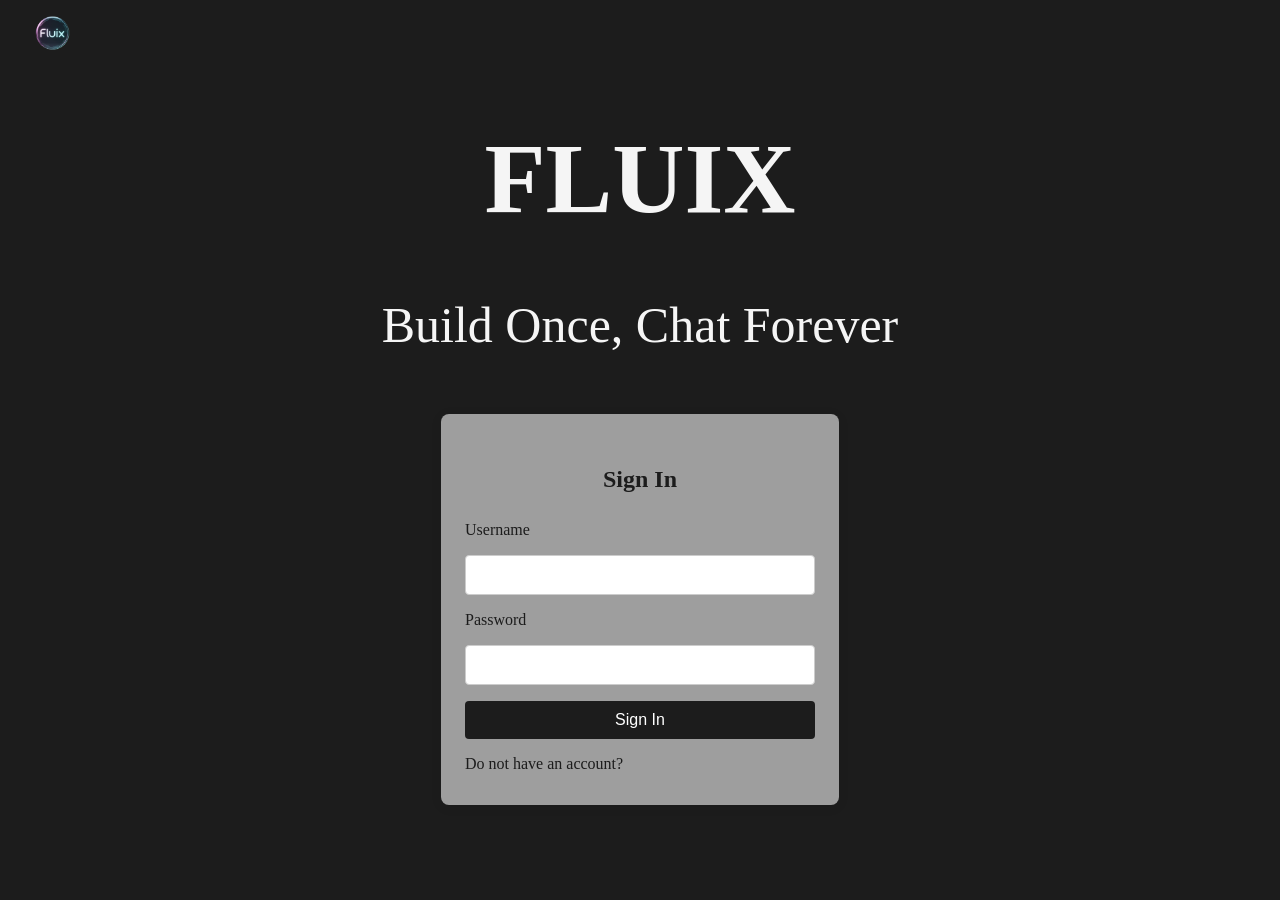
==== src/frontend/src/index.html @ 2c3403f0 "Rewrote logs, added missing logo entry, and fixed layout issues Rewrote Chirag’s log for better cons" ====
<!DOCTYPE html>

<html lang="en">
	<head>
    	<meta charset="UTF-8">
    	<meta name="viewport" content="width=device-width, initial-scale=1.0">

    	<link rel="stylesheet" href="./css/style.css">
    	<title>Fluix</title>
	</head>

	<body>
		<img src="../assets/images/Fuix Logo.png" alt="Fluix Logo" class="logo">

    	<h1>FLUIX</h1>
    	<p>Build Once, Chat Forever</p>

    	<form class="signin-form" action="/login" method="post">
    		<h2>Sign In</h2>
			
    		<label for="username">Username</label>
    		<input type="text" id="username" name="username" required>

    		<label for="password">Password</label>
    		<input type="password" id="password" name="password" required>

    		<button type="submit">Sign In</button>
			<label for="signup">Do not have an account?</label>
    	</form>
	</body>
</html>
---- src/frontend/src/css/style.css ----
body {
	background-color: #1C1C1C;
}

h1 {
    text-align: center;
    color: whitesmoke;
    line-height: 100px;
    font-size: 100px;
}

p {
	text-align: center;
	color: whitesmoke;
	font-size :50px;
	/* margin-top: 25px; */
}

/* button {
	display: flex;
	justify-content: center;
	align-items: center;
	height: 200px; 
}*/

.signin-form {
	max-width: 350px;
	margin: 60px auto;
	padding: 32px 24px;
	background: rgba(245, 245, 245, 0.6);
	border-radius: 8px;
	box-shadow: 0 2px 12px rgba(0,0,0,0.08);
	display: flex;
	flex-direction: column;
	gap: 16px;
}

.signin-form h2 {
	margin-bottom: 12px;
	text-align: center;
	color: #1C1C1C;
}

.signin-form label {
	font-size: 1rem;
	color: #1C1C1C;
}

.signin-form input {
	padding: 10px;
	border: 1px solid #ccc;
	border-radius: 4px;
	font-size: 1rem;
}

.signin-form button {
	padding: 10px;
	background: #1C1C1C;
	color: #fff;
	border: none;
	border-radius: 4px;
	font-size: 1rem;
	cursor: pointer;
	transition: background 0.2s;
}

.signin-form button:hover {
	transform: scale(1.05);
	box-shadow: 0 0 20px #00ffa3;
}

.logo {
	/* display: flex; */
	/* align-items: center; */
	height: 50px;
	width: auto;
}
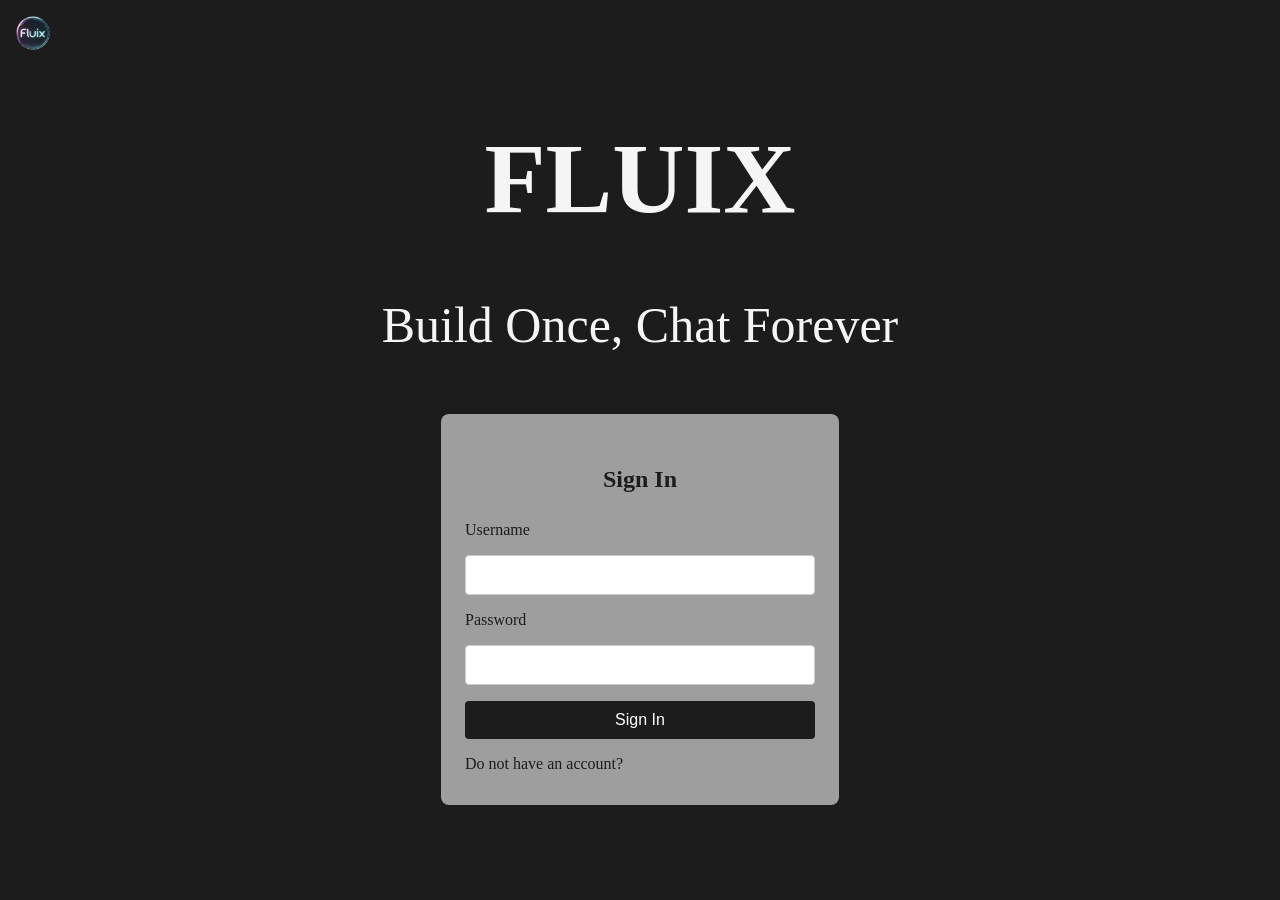
==== commit a8c03d7a: "Updated logo and favicon integration for better consistency Resized the Fluix logo to maintain a per" ====
--- a/src/frontend/src/index.html
+++ b/src/frontend/src/index.html
@@ -6,7 +6,9 @@
     	<meta name="viewport" content="width=device-width, initial-scale=1.0">
 
     	<link rel="stylesheet" href="./css/style.css">
-    	<title>Fluix</title>
+		<link rel="icon" href="../assets/images/Fuix Logo.png" type="image/png">
+
+    	<title>Fluix - AI chatbot builder</title>
 	</head>
 
 	<body>
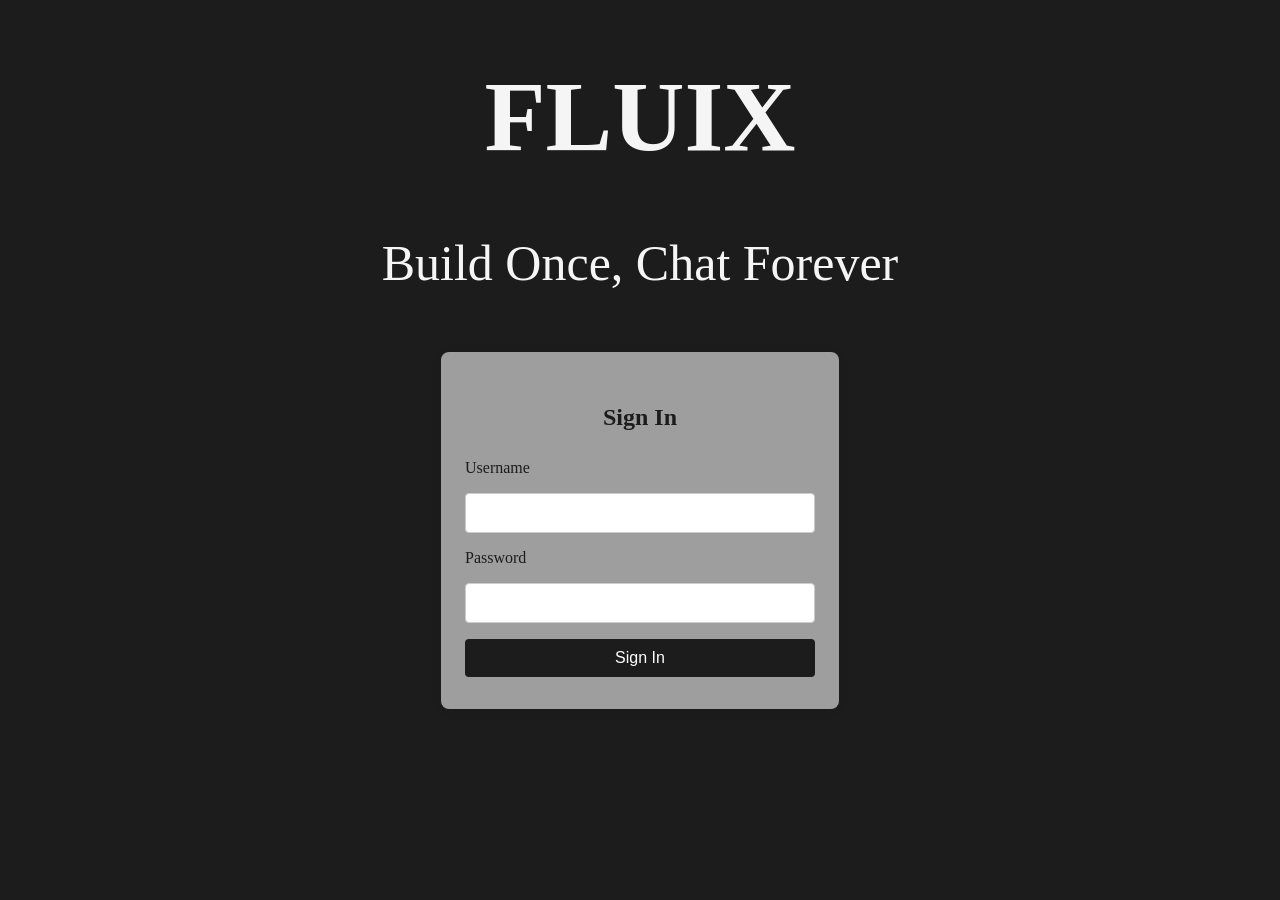
==== commit ed14a324: "Merge branch 'frontend' of https://github.com/udaysh134/fluix into frontend" ====
--- a/src/frontend/src/index.html
+++ b/src/frontend/src/index.html
@@ -6,14 +6,10 @@
     	<meta name="viewport" content="width=device-width, initial-scale=1.0">
 
     	<link rel="stylesheet" href="./css/style.css">
-		<link rel="icon" href="../assets/images/Fuix Logo.png" type="image/png">
-
-    	<title>Fluix - AI chatbot builder</title>
+    	<title>Fluix</title>
 	</head>
 
 	<body>
-		<img src="../assets/images/Fuix Logo.png" alt="Fluix Logo" class="logo">
-
     	<h1>FLUIX</h1>
     	<p>Build Once, Chat Forever</p>
 
@@ -27,7 +23,6 @@
     		<input type="password" id="password" name="password" required>
 
     		<button type="submit">Sign In</button>
-			<label for="signup">Do not have an account?</label>
     	</form>
 	</body>
 </html>
--- a/src/frontend/src/css/style.css
+++ b/src/frontend/src/css/style.css
@@ -7,6 +7,7 @@
     color: whitesmoke;
     line-height: 100px;
     font-size: 100px;
+    
 }
 
 p {
@@ -66,12 +67,5 @@
 
 .signin-form button:hover {
 	transform: scale(1.05);
-	box-shadow: 0 0 20px #00ffa3;
-}
-
-.logo {
-	/* display: flex; */
-	/* align-items: center; */
-	height: 50px;
-	width: auto;
+	box-shadow: 0 0 20px #0979b6;
 }
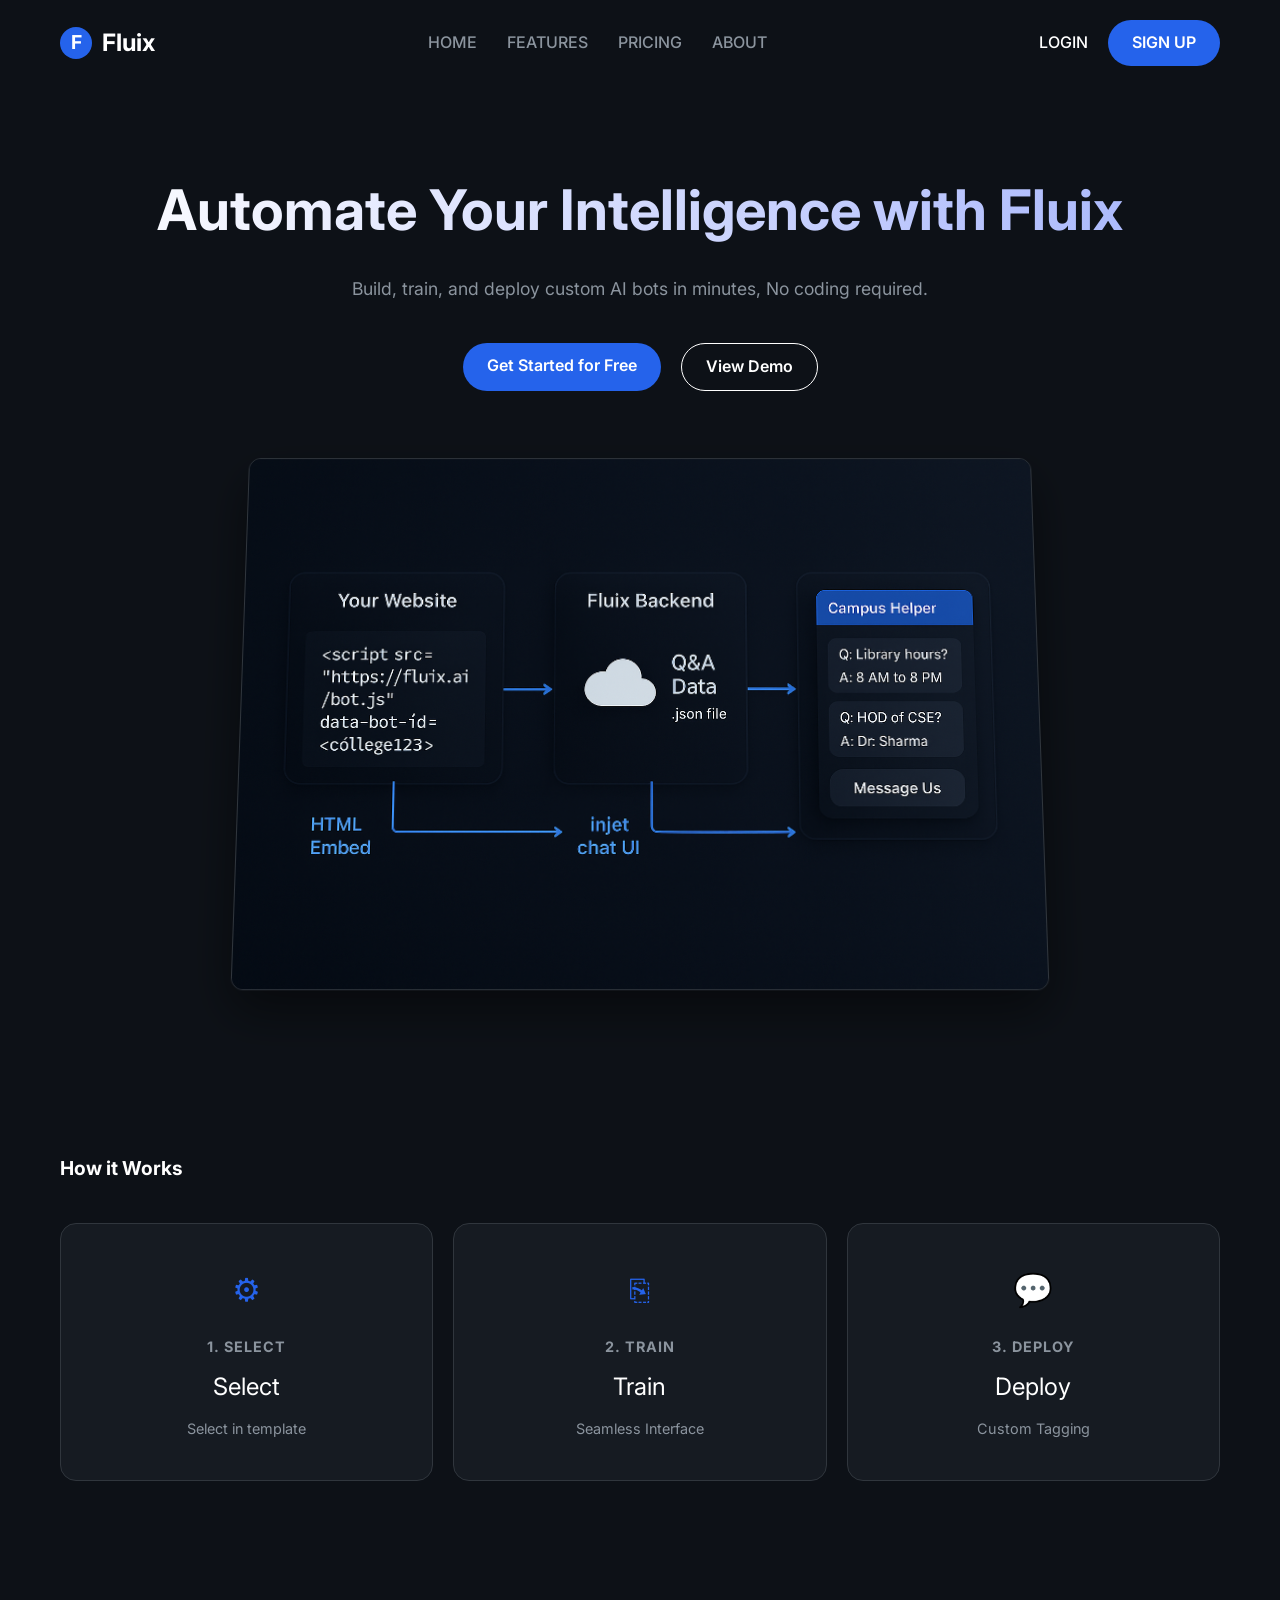
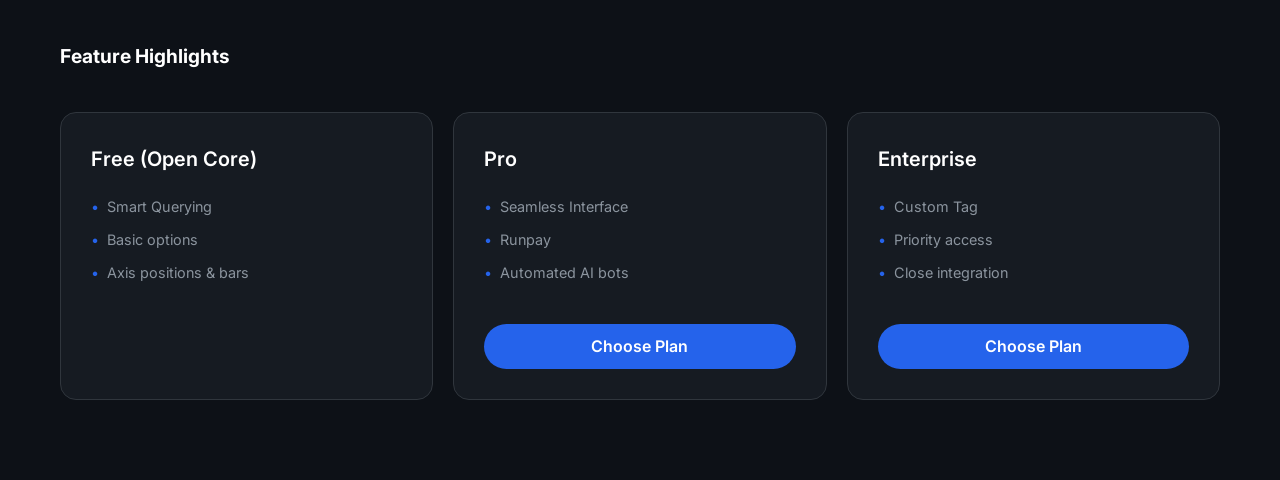
==== commit 2d1e0e78: "Improved Fluix landing page UI Updated index.html and style.css to create a clean, modern static lan" ====
--- a/src/frontend/src/index.html
+++ b/src/frontend/src/index.html
@@ -1,28 +1,106 @@
 <!DOCTYPE html>
+<html lang="en">
 
-<html lang="en">
-	<head>
-    	<meta charset="UTF-8">
-    	<meta name="viewport" content="width=device-width, initial-scale=1.0">
+<head>
+    <meta charset="UTF-8">
+    <meta name="viewport" content="width=device-width, initial-scale=1.0">
+    <title>Fluix - Automate Your Intelligence</title>
+    <link rel="preconnect" href="https://fonts.googleapis.com">
+    <link rel="preconnect" href="https://fonts.gstatic.com" crossorigin>
+    <link href="https://fonts.googleapis.com/css2?family=Inter:wght@400;500;600;700&display=swap" rel="stylesheet">
+    <link rel="stylesheet" href="css/style.css">
+</head>
 
-    	<link rel="stylesheet" href="./css/style.css">
-    	<title>Fluix</title>
-	</head>
+<body>
+    <div class="container">
+        <nav class="navbar">
+            <div class="logo">
+                <div class="logo-icon">F</div>
+                <span>Fluix</span>
+            </div>
+            <div class="nav-links">
+                <a href="#">HOME</a>
+                <a href="#">FEATURES</a>
+                <a href="#">PRICING</a>
+                <a href="#">ABOUT</a>
+            </div>
+            <div class="nav-actions">
+                <a href="pages/sign-in.html" class="login-link">LOGIN</a>
+                <a href="pages/sign-in.html" class="btn btn-primary">SIGN UP</a>
+            </div>
+        </nav>
 
-	<body>
-    	<h1>FLUIX</h1>
-    	<p>Build Once, Chat Forever</p>
+        <section class="hero">
+            <h1>Automate Your Intelligence with Fluix</h1>
+            <p>Build, train, and deploy custom AI bots in minutes, No coding required.</p>
+            <div class="hero-actions">
+                <a href="pages/sign-in.html" class="btn btn-primary">Get Started for Free</a>
+                <a href="pages/sign-in.html" class="btn btn-outline">View Demo</a>
+            </div>
+            <div class="hero-image">
+                <img src="../../../assets/designs/MCKP_6 - Fluix_Flowchart.png" alt="Fluix Dashboard Flowchart"
+                    style="width: 100%; border-radius: 12px; box-shadow: 0 20px 50px rgba(0,0,0,0.5); border: 1px solid var(--border-color);">
+            </div>
+        </section>
 
-    	<form class="signin-form" action="/login" method="post">
-    		<h2>Sign In</h2>
-			
-    		<label for="username">Username</label>
-    		<input type="text" id="username" name="username" required>
+        <section class="how-it-works">
+            <h3 class="section-title">How it Works</h3>
+            <div class="steps-grid">
+                <div class="step-card">
+                    <div class="step-icon">⚙️</div>
+                    <div class="step-number">1. SELECT</div>
+                    <div class="step-title">Select</div>
+                    <div class="step-desc">Select in template</div>
+                </div>
+                <div class="step-card">
+                    <div class="step-icon">⎘</div>
+                    <div class="step-number">2. TRAIN</div>
+                    <div class="step-title">Train</div>
+                    <div class="step-desc">Seamless Interface</div>
+                </div>
+                <div class="step-card">
+                    <div class="step-icon">💬</div>
+                    <div class="step-number">3. DEPLOY</div>
+                    <div class="step-title">Deploy</div>
+                    <div class="step-desc">Custom Tagging</div>
+                </div>
+            </div>
+        </section>
 
-    		<label for="password">Password</label>
-    		<input type="password" id="password" name="password" required>
+        <section class="features-section">
+            <h3 class="section-title">Feature Highlights</h3>
+            <div class="features-grid">
+                <div class="feature-card">
+                    <div class="plan-name">Free (Open Core)</div>
+                    <ul class="feature-list">
+                        <li>Smart Querying</li>
+                        <li>Basic options</li>
+                        <li>Axis positions & bars</li>
+                    </ul>
+                </div>
+                <div class="feature-card">
+                    <div class="plan-name">Pro</div>
+                    <ul class="feature-list">
+                        <li>Seamless Interface</li>
+                        <li>Runpay</li>
+                        <li>Automated AI bots</li>
+                    </ul>
+                    <a href="pages/sign-in.html" class="btn btn-primary"
+                        style="text-align: center; margin-top: auto;">Choose Plan</a>
+                </div>
+                <div class="feature-card">
+                    <div class="plan-name">Enterprise</div>
+                    <ul class="feature-list">
+                        <li>Custom Tag</li>
+                        <li>Priority access</li>
+                        <li>Close integration</li>
+                    </ul>
+                    <a href="pages/sign-in.html" class="btn btn-primary"
+                        style="text-align: center; margin-top: auto;">Choose Plan</a>
+                </div>
+            </div>
+        </section>
+    </div>
+</body>
 
-    		<button type="submit">Sign In</button>
-    	</form>
-	</body>
 </html>
--- a/src/frontend/src/css/style.css
+++ b/src/frontend/src/css/style.css
@@ -1,71 +1,260 @@
+:root {
+    --bg-color: #0d1117;
+    --card-bg: #161b22;
+    --primary-color: #2563eb;
+    --primary-hover: #1d4ed8;
+    --text-main: #ffffff;
+    --text-muted: #8b949e;
+    --border-color: #30363d;
+    --font-family: 'Inter', system-ui, -apple-system, sans-serif;
+}
+
+* {
+    margin: 0;
+    padding: 0;
+    box-sizing: border-box;
+}
+
 body {
-	background-color: #1C1C1C;
-}
-
-h1 {
+    background-color: var(--bg-color);
+    color: var(--text-main);
+    font-family: var(--font-family);
+    line-height: 1.6;
+}
+
+.container {
+    max-width: 1200px;
+    margin: 0 auto;
+    padding: 0 20px;
+}
+
+/* Navbar */
+.navbar {
+    display: flex;
+    justify-content: space-between;
+    align-items: center;
+    padding: 20px 0;
+}
+
+.logo {
+    display: flex;
+    align-items: center;
+    gap: 10px;
+    font-size: 1.5rem;
+    font-weight: 700;
+}
+
+.logo-icon {
+    width: 32px;
+    height: 32px;
+    background-color: var(--primary-color);
+    border-radius: 50%;
+    display: flex;
+    align-items: center;
+    justify-content: center;
+    color: white;
+    font-size: 1.2rem;
+}
+
+.nav-links {
+    display: flex;
+    gap: 30px;
+}
+
+.nav-links a {
+    color: var(--text-muted);
+    text-decoration: none;
+    font-weight: 500;
+    transition: color 0.3s;
+}
+
+.nav-links a:hover {
+    color: var(--text-main);
+}
+
+.nav-actions {
+    display: flex;
+    align-items: center;
+    gap: 20px;
+}
+
+.login-link {
+    color: var(--text-main);
+    text-decoration: none;
+    font-weight: 500;
+}
+
+.btn {
+    padding: 10px 24px;
+    border-radius: 50px;
+    font-weight: 600;
+    text-decoration: none;
+    transition: all 0.3s;
+    cursor: pointer;
+    border: none;
+}
+
+.btn-primary {
+    background-color: var(--primary-color);
+    color: white;
+}
+
+.btn-primary:hover {
+    background-color: var(--primary-hover);
+}
+
+.btn-outline {
+    background-color: transparent;
+    border: 1px solid var(--text-main);
+    color: var(--text-main);
+}
+
+.btn-outline:hover {
+    background-color: rgba(255, 255, 255, 0.1);
+}
+
+/* Hero Section */
+.hero {
     text-align: center;
-    color: whitesmoke;
-    line-height: 100px;
-    font-size: 100px;
-    
-}
-
-p {
-	text-align: center;
-	color: whitesmoke;
-	font-size :50px;
-	/* margin-top: 25px; */
-}
-
-/* button {
-	display: flex;
-	justify-content: center;
-	align-items: center;
-	height: 200px; 
-}*/
-
-.signin-form {
-	max-width: 350px;
-	margin: 60px auto;
-	padding: 32px 24px;
-	background: rgba(245, 245, 245, 0.6);
-	border-radius: 8px;
-	box-shadow: 0 2px 12px rgba(0,0,0,0.08);
-	display: flex;
-	flex-direction: column;
-	gap: 16px;
-}
-
-.signin-form h2 {
-	margin-bottom: 12px;
-	text-align: center;
-	color: #1C1C1C;
-}
-
-.signin-form label {
-	font-size: 1rem;
-	color: #1C1C1C;
-}
-
-.signin-form input {
-	padding: 10px;
-	border: 1px solid #ccc;
-	border-radius: 4px;
-	font-size: 1rem;
-}
-
-.signin-form button {
-	padding: 10px;
-	background: #1C1C1C;
-	color: #fff;
-	border: none;
-	border-radius: 4px;
-	font-size: 1rem;
-	cursor: pointer;
-	transition: background 0.2s;
-}
-
-.signin-form button:hover {
-	transform: scale(1.05);
-	box-shadow: 0 0 20px #0979b6;
+    padding: 80px 0;
+}
+
+.hero h1 {
+    font-size: 3.5rem;
+    margin-bottom: 20px;
+    background: linear-gradient(to right, #fff, #a5b4fc);
+    -webkit-background-clip: text;
+    -webkit-text-fill-color: transparent;
+}
+
+.hero p {
+    color: var(--text-muted);
+    font-size: 1.1rem;
+    margin-bottom: 40px;
+    max-width: 600px;
+    margin-left: auto;
+    margin-right: auto;
+}
+
+.hero-actions {
+    display: flex;
+    justify-content: center;
+    gap: 20px;
+    margin-bottom: 60px;
+}
+
+.hero-image {
+    max-width: 800px;
+    margin: 0 auto;
+    position: relative;
+    perspective: 1000px;
+}
+
+.hero-image img {
+    width: 100%;
+    border-radius: 12px;
+    box-shadow: 0 20px 50px rgba(0,0,0,0.5);
+    transform: rotateX(5deg);
+    border: 1px solid var(--border-color);
+}
+
+/* How it Works */
+.how-it-works {
+    padding: 80px 0;
+}
+
+.section-title {
+    margin-bottom: 40px;
+    font-size: 1.2rem;
+    color: var(--text-main);
+}
+
+.steps-grid {
+    display: grid;
+    grid-template-columns: repeat(auto-fit, minmax(300px, 1fr));
+    gap: 20px;
+}
+
+.step-card {
+    background-color: var(--card-bg);
+    padding: 40px;
+    border-radius: 16px;
+    border: 1px solid var(--border-color);
+    text-align: center;
+    transition: transform 0.3s;
+}
+
+.step-card:hover {
+    transform: translateY(-5px);
+}
+
+.step-icon {
+    font-size: 2rem;
+    margin-bottom: 20px;
+    color: var(--primary-color);
+}
+
+.step-number {
+    font-size: 0.9rem;
+    font-weight: 700;
+    margin-bottom: 10px;
+    color: var(--text-muted);
+    text-transform: uppercase;
+    letter-spacing: 1px;
+}
+
+.step-title {
+    font-size: 1.5rem;
+    margin-bottom: 10px;
+}
+
+.step-desc {
+    color: var(--text-muted);
+    font-size: 0.9rem;
+}
+
+/* Features/Pricing */
+.features-section {
+    padding: 80px 0;
+}
+
+.features-grid {
+    display: grid;
+    grid-template-columns: repeat(auto-fit, minmax(300px, 1fr));
+    gap: 20px;
+}
+
+.feature-card {
+    background-color: var(--card-bg);
+    padding: 30px;
+    border-radius: 16px;
+    border: 1px solid var(--border-color);
+    display: flex;
+    flex-direction: column;
+}
+
+.plan-name {
+    font-size: 1.25rem;
+    margin-bottom: 20px;
+    font-weight: 600;
+}
+
+.feature-list {
+    list-style: none;
+    margin-bottom: 30px;
+    flex-grow: 1;
+}
+
+.feature-list li {
+    margin-bottom: 10px;
+    color: var(--text-muted);
+    font-size: 0.9rem;
+    display: flex;
+    align-items: center;
+    gap: 8px;
+}
+
+.feature-list li::before {
+    content: "•";
+    color: var(--primary-color);
 }
